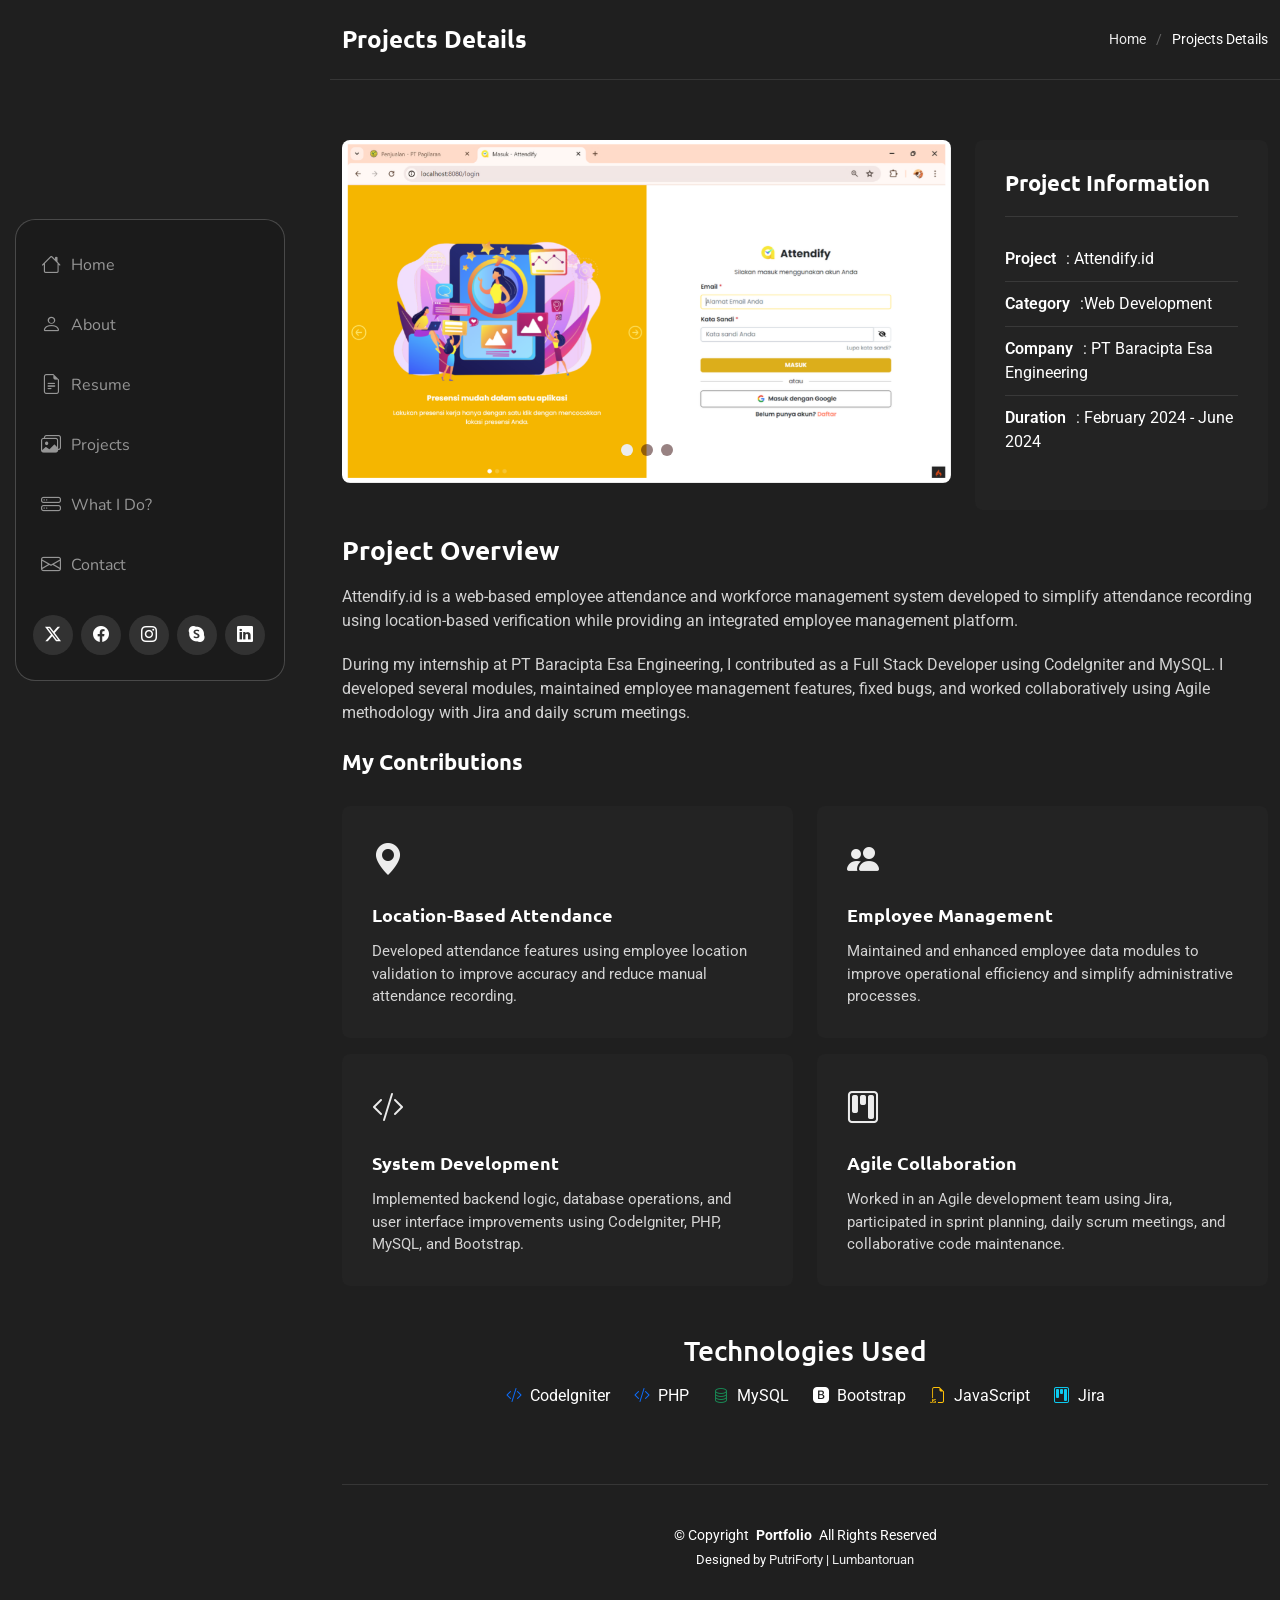
==== portfolio-details-attendify.html @ 18e4e596 "details portofolio" ====
<!DOCTYPE html>
<html lang="en">

<head>
  <meta charset="utf-8">
  <meta content="width=device-width, initial-scale=1.0" name="viewport">
  <title>Projects Details - Putri Forty Lumbantoruan</title>
  <meta name="description" content="">
  <meta name="keywords" content="">

  <!-- Favicons -->
  <link href="assets/img/favicon.png" rel="icon">
  <link href="assets/img/apple-touch-icon.png" rel="apple-touch-icon">

  <!-- Fonts -->
  <link href="https://fonts.googleapis.com" rel="preconnect">
  <link href="https://fonts.gstatic.com" rel="preconnect" crossorigin>
  <link href="https://fonts.googleapis.com/css2?family=Roboto:ital,wght@0,100;0,300;0,400;0,500;0,700;0,900;1,100;1,300;1,400;1,500;1,700;1,900&family=Ubuntu:ital,wght@0,300;0,400;0,500;0,700;1,300;1,400;1,500;1,700&family=Nunito:ital,wght@0,200;0,300;0,400;0,500;0,600;0,700;0,800;0,900;1,200;1,300;1,400;1,500;1,600;1,700;1,800;1,900&display=swap" rel="stylesheet">

  <!-- Vendor CSS Files -->
  <link href="assets/vendor/bootstrap/css/bootstrap.min.css" rel="stylesheet">
  <link href="assets/vendor/bootstrap-icons/bootstrap-icons.css" rel="stylesheet">
  <link href="assets/vendor/aos/aos.css" rel="stylesheet">
  <link href="assets/vendor/glightbox/css/glightbox.min.css" rel="stylesheet">
  <link href="assets/vendor/swiper/swiper-bundle.min.css" rel="stylesheet">

  <!-- Main CSS File -->
  <link href="assets/css/main.css" rel="stylesheet">
</head>

<body class="portfolio-details-page">

  <header id="header" class="header dark-background d-flex flex-column justify-content-center">
    <i class="header-toggle d-xl-none bi bi-list"></i>

    <div class="header-container d-flex flex-column align-items-start">
      <nav id="navmenu" class="navmenu">
        <ul>
          <li><a href="#hero"><i class="bi bi-house navicon"></i>Home</a></li>
          <li><a href="#about"><i class="bi bi-person navicon"></i> About</a></li>
          <li><a href="#resume"><i class="bi bi-file-earmark-text navicon"></i> Resume</a></li>
          <li><a href="#portfolio"><i class="bi bi-images navicon"></i> Projects</a></li>
          <li><a href="#services"><i class="bi bi-hdd-stack navicon"></i> What I Do?</a></li>
          <li><a href="#contact"><i class="bi bi-envelope navicon"></i> Contact</a></li>
        </ul>
      </nav>

      <div class="social-links text-center">
        <a href="#" class="twitter"><i class="bi bi-twitter-x"></i></a>
        <a href="#" class="facebook"><i class="bi bi-facebook"></i></a>
        <a href="https://www.instagram.com/pfortyyy" class="instagram"><i class="bi bi-instagram"></i></a>
        <a href="#" class="google-plus"><i class="bi bi-skype"></i></a>
        <a href="https://www.linkedin.com/in/putri-forty-l/" class="linkedin"><i class="bi bi-linkedin"></i></a>
      </div>
    </div>

  </header>

  <main class="main">

    <!-- Page Title -->
    <div class="page-title dark-background">
      <div class="container d-lg-flex justify-content-between align-items-center">
        <h1 class="mb-2 mb-lg-0">Projects Details</h1>
        <nav class="breadcrumbs">
          <ol>
            <li><a href="index.html">Home</a></li>
            <li class="current">Projects Details</li>
          </ol>
        </nav>
      </div>
    </div><!-- End Page Title -->

    <!-- Portfolio Details Section -->
    <section id="portfolio-details" class="portfolio-details section">

      <div class="container" data-aos="fade-up" data-aos-delay="100">

        <div class="row gy-4">

          <div class="col-lg-8">
            <div class="portfolio-details-slider swiper init-swiper">

              <script type="application/json" class="swiper-config">
                {
                  "loop": true,
                  "speed": 600,
                  "autoplay": {
                    "delay": 5000
                  },
                  "slidesPerView": "auto",
                  "pagination": {
                    "el": ".swiper-pagination",
                    "type": "bullets",
                    "clickable": true
                  }
                }
              </script>

              <div class="swiper-wrapper align-items-center">

                <div class="swiper-slide">
                  <img src="assets/img/portfolio/attendify.id.png" alt="Portfolio Image" class="img-fluid" loading="lazy">
                </div>

                <div class="swiper-slide">
                  <img src="assets/img/portfolio/portfolio-10.webp" alt="Portfolio Image" class="img-fluid" loading="lazy">
                </div>

                <div class="swiper-slide">
                  <img src="assets/img/portfolio/portfolio-7.webp" alt="Portfolio Image" class="img-fluid" loading="lazy">
                </div>

              </div>
              <div class="swiper-pagination"></div>
            </div>
          </div>
          
          <div class="col-lg-4">
            <div class="portfolio-info" data-aos="fade-left" data-aos-delay="200">
                <h3>Project Information</h3>
                <ul>
                    <li><strong>Project</strong>: Attendify.id</li>
                    <li><strong>Category</strong>:Web Development</li>
                    <!-- <li><strong>Role</strong>: Full Stack Developer Intern</li> -->
                    <li><strong>Company</strong>: PT Baracipta Esa Engineering</li>
                    <li><strong>Duration</strong>: February 2024 - June 2024</li>
                    <!-- <li><strong>Tech Stack</strong>: CodeIgniter, PHP, MySQL, Bootstrap, JavaScript, Jira</li> -->
                    <!-- <li><strong>Status</strong>: Completed</li> -->
                </ul>
            </div>
          </div>
          <div class="col-lg-12">
            <div class="portfolio-description" data-aos="fade-up" data-aos-delay="300">
              <h2>Project Overview</h2>
              <p>
                  Attendify.id is a web-based employee attendance and workforce management
                  system developed to simplify attendance recording using location-based
                  verification while providing an integrated employee management platform.
              </p>
              <p>
                  During my internship at PT Baracipta Esa Engineering, I contributed as a
                  Full Stack Developer using CodeIgniter and MySQL. I developed several
                  modules, maintained employee management features, fixed bugs, and worked
                  collaboratively using Agile methodology with Jira and daily scrum meetings.
              </p>
              <div class="features mt-4">
                <h3>My Contributions</h3>
                <div class="row gy-3">
                  <div class="col-md-6">
                    <div class="feature-item" data-aos="fade-up" data-aos-delay="500">
                      <i class="bi bi-geo-alt-fill"></i>
                      <h4>Location-Based Attendance</h4>
                      <p>
                      Developed attendance features using employee location validation to improve
                      accuracy and reduce manual attendance recording.
                      </p>
                     </div>
                  </div>

                  <div class="col-md-6">
                    <div class="feature-item" data-aos="fade-up" data-aos-delay="600">
                     <i class="bi bi-people-fill"></i>
                      <h4>Employee Management</h4>
                        <p>
                        Maintained and enhanced employee data modules to improve operational efficiency
                        and simplify administrative processes.
                        </p>
                    </div>
                  </div>

                  <div class="col-md-6">
                    <div class="feature-item" data-aos="fade-up" data-aos-delay="700">
                      <i class="bi bi-code-slash"></i>
                      <h4>System Development</h4>
                      <p>
                      Implemented backend logic, database operations, and user interface improvements
                      using CodeIgniter, PHP, MySQL, and Bootstrap.
                      </p>
                    </div>
                  </div>
                   <div class="col-md-6">
                    <div class="feature-item" data-aos="fade-up" data-aos-delay="400">
                      <i class="bi bi-kanban"></i>
                      <h4>Agile Collaboration</h4>

                      <p>
                      Worked in an Agile development team using Jira, participated in sprint planning,
                      daily scrum meetings, and collaborative code maintenance.
                      </p>
                      </div>
                  </div>
                </div>
              </div>
            </div>
            <div class="mt-5 text-center">
              <h3>Technologies Used</h3>

              <ul class="d-flex justify-content-center flex-wrap list-unstyled gap-4 mt-3">
                  <li><i class="bi bi-code-slash me-2 text-primary"></i>CodeIgniter</li>
                  <li><i class="bi bi-code-slash me-2 text-primary"></i>PHP</li>
                  <li><i class="bi bi-database me-2 text-success"></i>MySQL</li>
                  <li><i class="bi bi-bootstrap-fill me-2 text-purple"></i>Bootstrap</li>
                  <li><i class="bi bi-filetype-js me-2 text-warning"></i>JavaScript</li>
                  <li><i class="bi bi-kanban me-2 text-info"></i>Jira</li>
              </ul>
            </div>
          </div>

        </div>

      </div>

    </section><!-- /Portfolio Details Section -->

  </main>

  <footer id="footer" class="footer position-relative">

    <div class="container">
      <div class="copyright text-center ">
        <p>© <span>Copyright</span> <strong class="px-1 sitename">Portfolio</strong> <span>All Rights Reserved</span></p>
      </div>
      <div class="credits">
        Designed by <a href="">PutriForty</a> | <a href="">Lumbantoruan</a>
      </div>
    </div>

  </footer>

  <!-- Scroll Top -->
  <a href="#" id="scroll-top" class="scroll-top d-flex align-items-center justify-content-center"><i class="bi bi-arrow-up-short"></i></a>

  <!-- Preloader -->
  <div id="preloader"></div>

  <!-- Vendor JS Files -->
  <script src="assets/vendor/bootstrap/js/bootstrap.bundle.min.js"></script>
  <script src="assets/vendor/php-email-form/validate.js"></script>
  <script src="assets/vendor/aos/aos.js"></script>
  <script src="assets/vendor/typed.js/typed.umd.js"></script>
  <script src="assets/vendor/purecounter/purecounter_vanilla.js"></script>
  <script src="assets/vendor/waypoints/noframework.waypoints.js"></script>
  <script src="assets/vendor/isotope-layout/isotope.pkgd.min.js"></script>
  <script src="assets/vendor/imagesloaded/imagesloaded.pkgd.min.js"></script>
  <script src="assets/vendor/glightbox/js/glightbox.min.js"></script>
  <script src="assets/vendor/swiper/swiper-bundle.min.js"></script>

  <!-- Main JS File -->
  <script src="assets/js/main.js"></script>

</body>

</html>
---- assets/css/main.css ----
/* Fonts */
:root {
  --default-font: "Roboto",  system-ui, -apple-system, "Segoe UI", Roboto, "Helvetica Neue", Arial, "Noto Sans", "Liberation Sans", sans-serif, "Apple Color Emoji", "Segoe UI Emoji", "Segoe UI Symbol", "Noto Color Emoji";
  --heading-font: "Ubuntu",  sans-serif;
  --nav-font: "Nunito",  sans-serif;
}

/* Global Colors - The following color variables are used throughout the website. Updating them here will change the color scheme of the entire website */
:root { 
  --background-color: #1f1f1f; /* Background color for the entire website, including individual sections */
  --default-color: #ffffff; /* Default color used for the majority of the text content across the entire website */
  --heading-color: #ffffff; /* Color for headings, subheadings and title throughout the website */
  --accent-color: #ececec; /* Accent color that represents your brand on the website. It's used for buttons, links, and other elements that need to stand out */
  --surface-color: #232323; /* The surface color is used as a background of boxed elements within sections, such as cards, icon boxes, or other elements that require a visual separation from the global background. */
  --contrast-color: #310606; /* Contrast color for text, ensuring readability against backgrounds of accent, heading, or default colors. */
}

/* Nav Menu Colors - The following color variables are used specifically for the navigation menu. They are separate from the global colors to allow for more customization options */
:root {
  --nav-color: rgba(236, 236, 236, 0.59);  /* The default color of the main navmenu links */
  --nav-hover-color: #ffffff; /* Applied to main navmenu links when they are hovered over or active */
  --nav-mobile-background-color: #393939; /* Used as the background color for mobile navigation menu */
  --nav-dropdown-background-color: #393939; /* Used as the background color for dropdown items that appear when hovering over primary navigation items */
  --nav-dropdown-color: #ffffff; /* Used for navigation links of the dropdown items in the navigation menu. */
  --nav-dropdown-hover-color: #ececec; /* Similar to --nav-hover-color, this color is applied to dropdown navigation links when they are hovered over. */
}

/* Color Presets - These classes override global colors when applied to any section or element, providing reuse of the sam color scheme. */

.light-background {
  --background-color: #2c2c2c;
  --surface-color: #323232;
}

.dark-background {
  --background-color: #040b14;
  --default-color: #ffffff;
  --heading-color: #ffffff;
  --surface-color: #151f2b;
  --contrast-color: #ffffff;
}

/* Smooth scroll */
:root {
  scroll-behavior: smooth;
}

/*--------------------------------------------------------------
# General Styling & Shared Classes
--------------------------------------------------------------*/
body {
  color: var(--default-color);
  background-color: var(--background-color);
  font-family: var(--default-font);
}

a {
  color: var(--accent-color);
  text-decoration: none;
  transition: 0.3s;
}

a:hover {
  color: color-mix(in srgb, var(--accent-color), transparent 25%);
  text-decoration: none;
}

h1,
h2,
h3,
h4,
h5,
h6 {
  color: var(--heading-color);
  font-family: var(--heading-font);
}

/* PHP Email Form Messages
------------------------------*/
.php-email-form .error-message {
  display: none;
  background: #df1529;
  color: #ffffff;
  text-align: left;
  padding: 15px;
  margin-bottom: 24px;
  font-weight: 600;
}

.php-email-form .sent-message {
  display: none;
  color: #ffffff;
  background: #059652;
  text-align: center;
  padding: 15px;
  margin-bottom: 24px;
  font-weight: 600;
}

.php-email-form .loading {
  display: none;
  background: var(--surface-color);
  text-align: center;
  padding: 15px;
  margin-bottom: 24px;
}

.php-email-form .loading:before {
  content: "";
  display: inline-block;
  border-radius: 50%;
  width: 24px;
  height: 24px;
  margin: 0 10px -6px 0;
  border: 3px solid var(--accent-color);
  border-top-color: var(--surface-color);
  animation: php-email-form-loading 1s linear infinite;
}

@keyframes php-email-form-loading {
  0% {
    transform: rotate(0deg);
  }

  100% {
    transform: rotate(360deg);
  }
}

/*--------------------------------------------------------------
# Global Header
--------------------------------------------------------------*/
.header {
  --background-color: #1b1b1b;
  --contrast-color: #444444;
  color: var(--default-color);
  position: fixed;
  top: 0;
  left: 0;
  bottom: 0;
  padding: 0 15px;
  width: 300px;
  transition: all ease-in-out 0.3s;
  overflow-y: auto;
  z-index: 997;
}

.header .header-container {
  border-radius: 20px;
  padding: 15px;
  background-color: var(--background-color);
  border: 1px solid color-mix(in srgb, var(--default-color), transparent 80%);
}

.header .social-links {
  margin: 0 0 10px 0;
}

.header .social-links a {
  font-size: 16px;
  display: inline-flex;
  align-items: center;
  justify-content: center;
  background: color-mix(in srgb, var(--default-color), transparent 90%);
  color: var(--default-color);
  margin: 0 2px;
  border-radius: 50%;
  text-align: center;
  width: 40px;
  height: 40px;
  transition: 0.3s;
}

.header .social-links a:hover {
  color: var(--contrast-color);
  background: var(--accent-color);
}

@media (min-width: 1200px) {

  .header~main,
  .header~#footer {
    margin-left: 330px;
  }
}

@media (max-width: 1199px) {
  .header {
    left: -100%;
  }
}

.header.header-show {
  left: 0;
}

.header .header-toggle {
  color: var(--contrast-color);
  background-color: var(--accent-color);
  font-size: 22px;
  display: flex;
  align-items: center;
  justify-content: center;
  width: 40px;
  height: 40px;
  border-radius: 50%;
  cursor: pointer;
  position: fixed;
  top: 15px;
  right: 15px;
  z-index: 9999;
  transition: background-color 0.3s;
}

.header .header-toggle:hover {
  color: var(--contrast-color);
  background-color: color-mix(in srgb, var(--accent-color) 90%, white 15%);
}

/*--------------------------------------------------------------
# Navigation Menu
--------------------------------------------------------------*/
.mobile-nav-toggle {
  display: none;
}

.navmenu {
  padding: 0;
  z-index: 9997;
  width: 100%;
}

.navmenu ul {
  list-style: none;
  padding: 0 0 20px 0;
  margin: 0;
}

.navmenu a,
.navmenu a:focus {
  color: var(--nav-color);
  padding: 15px 10px;
  font-family: var(--nav-font);
  font-size: 16px;
  font-weight: 400;
  display: flex;
  align-items: center;
  white-space: nowrap;
  transition: 0.3s;
  width: 100%;
}

.navmenu a .navicon,
.navmenu a:focus .navicon {
  font-size: 20px;
  margin-right: 10px;
}

.navmenu a .toggle-dropdown,
.navmenu a:focus .toggle-dropdown {
  font-size: 12px;
  line-height: 0;
  margin-left: auto;
  width: 30px;
  height: 30px;
  display: flex;
  align-items: center;
  justify-content: center;
  border-radius: 50%;
  transition: 0.3s;
  flex-shrink: 0;
  background-color: color-mix(in srgb, var(--accent-color), transparent 90%);
}

.navmenu a .toggle-dropdown:hover,
.navmenu a:focus .toggle-dropdown:hover {
  background-color: var(--accent-color);
  color: var(--contrast-color);
}

.navmenu a:hover,
.navmenu .active,
.navmenu .active:focus {
  color: var(--nav-hover-color);
}

.navmenu a:hover .navicon,
.navmenu .active .navicon,
.navmenu .active:focus .navicon {
  color: var(--accent-color);
}

.navmenu .active .toggle-dropdown,
.navmenu .active:focus .toggle-dropdown {
  background-color: var(--accent-color);
  color: var(--contrast-color);
  transform: rotate(180deg);
}

.navmenu .dropdown {
  display: block;
}

.navmenu .dropdown a,
.navmenu .dropdown a:focus {
  color: --nav-dropdown-color;
}

.navmenu .dropdown a:hover,
.navmenu .dropdown .active,
.navmenu .dropdown .active:focus {
  color: var(--nav-dropdown-hover-color);
}

.navmenu .dropdown ul {
  position: static;
  display: none;
  z-index: 99;
  padding: 5px 10px;
  margin: 5px 10px;
  background-color: var(--nav-dropdown-background-color);
  border: 1px solid color-mix(in srgb, var(--default-color), transparent 90%);
  box-shadow: none;
  transition: all 0.5s ease-in-out;
}

.navmenu .dropdown ul ul {
  background-color: rgba(33, 37, 41, 0.1);
}

.navmenu .dropdown>.dropdown-active {
  display: block;
  background-color: rgba(33, 37, 41, 0.03);
}

/*--------------------------------------------------------------
# Global Footer
--------------------------------------------------------------*/
.footer {
  color: var(--default-color);
  background-color: var(--background-color);
  font-size: 14px;
  padding: 0 0 40px 0;
  position: relative;
}

.footer .copyright {
  padding-top: 40px;
  border-top: 1px solid color-mix(in srgb, var(--default-color), transparent 90%);
}

.footer .copyright p {
  margin-bottom: 0;
}

.footer .credits {
  margin-top: 4px;
  font-size: 13px;
  text-align: center;
}

/*--------------------------------------------------------------
# Preloader
--------------------------------------------------------------*/
#preloader {
  position: fixed;
  inset: 0;
  z-index: 999999;
  overflow: hidden;
  background: var(--background-color);
  transition: all 0.6s ease-out;
}

#preloader:before {
  content: "";
  position: fixed;
  top: calc(50% - 30px);
  left: calc(50% - 30px);
  border: 6px solid #ffffff;
  border-color: var(--accent-color) transparent var(--accent-color) transparent;
  border-radius: 50%;
  width: 60px;
  height: 60px;
  animation: animate-preloader 1.5s linear infinite;
}

@keyframes animate-preloader {
  0% {
    transform: rotate(0deg);
  }

  100% {
    transform: rotate(360deg);
  }
}

/*--------------------------------------------------------------
# Scroll Top Button
--------------------------------------------------------------*/
.scroll-top {
  position: fixed;
  visibility: hidden;
  opacity: 0;
  right: 15px;
  bottom: -15px;
  z-index: 99999;
  background-color: var(--accent-color);
  width: 44px;
  height: 44px;
  border-radius: 50px;
  transition: all 0.4s;
}

.scroll-top i {
  font-size: 24px;
  color: var(--contrast-color);
  line-height: 0;
}

.scroll-top:hover {
  background-color: color-mix(in srgb, var(--accent-color), transparent 20%);
  color: var(--contrast-color);
}

.scroll-top.active {
  visibility: visible;
  opacity: 1;
  bottom: 15px;
}

/*--------------------------------------------------------------
# Disable aos animation delay on mobile devices
--------------------------------------------------------------*/
@media screen and (max-width: 768px) {
  [data-aos-delay] {
    transition-delay: 0 !important;
  }
}

/*--------------------------------------------------------------
# Global Page Titles & Breadcrumbs
--------------------------------------------------------------*/
.page-title {
  color: var(--default-color);
  padding: 25px 0 0 0;
  position: relative;
}

.page-title .container {
  border-bottom: 1px solid color-mix(in srgb, var(--default-color), transparent 90%);
  padding-bottom: 25px;
}

.page-title h1 {
  font-size: 24px;
  font-weight: 700;
}

.page-title .breadcrumbs ol {
  display: flex;
  flex-wrap: wrap;
  list-style: none;
  padding: 0;
  margin: 0;
  font-size: 14px;
  font-weight: 400;
}

.page-title .breadcrumbs ol li+li {
  padding-left: 10px;
}

.page-title .breadcrumbs ol li+li::before {
  content: "/";
  display: inline-block;
  padding-right: 10px;
  color: color-mix(in srgb, var(--default-color), transparent 70%);
}

/*--------------------------------------------------------------
# Global Sections
--------------------------------------------------------------*/
section,
.section {
  color: var(--default-color);
  background-color: var(--background-color);
  padding: 60px 0;
  overflow: clip;
}

/*--------------------------------------------------------------
# Global Section Titles
--------------------------------------------------------------*/
.section-title {
  text-align: center;
  padding-bottom: 60px;
  position: relative;
}

.section-title h2 {
  font-size: 32px;
  font-weight: 700;
  position: relative;
}

.section-title h2:before,
.section-title h2:after {
  content: "";
  width: 50px;
  height: 2px;
  background: var(--accent-color);
  display: inline-block;
}

.section-title h2:before {
  margin: 0 15px 10px 0;
}

.section-title h2:after {
  margin: 0 0 10px 15px;
}

.section-title p {
  margin-bottom: 0;
}

/*--------------------------------------------------------------
# Hero Section
--------------------------------------------------------------*/
.hero {
  min-height: 100vh;
  position: relative;
  overflow: hidden;
  display: flex;
  align-items: center;
}

.hero .background-elements {
  position: absolute;
  top: 0;
  left: 0;
  width: 100%;
  height: 100%;
  z-index: 1;
  overflow: hidden;
}

.hero .background-elements .bg-circle {
  position: absolute;
  border-radius: 50%;
  background: linear-gradient(45deg, color-mix(in srgb, var(--accent-color), transparent 90%), color-mix(in srgb, var(--accent-color), transparent 95%));
  animation: float 6s ease-in-out infinite;
}

.hero .background-elements .bg-circle.circle-1 {
  width: 300px;
  height: 300px;
  top: 10%;
  right: 10%;
  animation-delay: 0s;
}

.hero .background-elements .bg-circle.circle-2 {
  width: 200px;
  height: 200px;
  bottom: 20%;
  left: 5%;
  animation-delay: 2s;
}

.hero .hero-content {
  position: relative;
  width: 100%;
  z-index: 2;
}

.hero .container {
  position: relative;
  z-index: 3;
}

.hero .hero-text h1 {
  font-size: 72px;
  font-weight: 800;
  line-height: 1.1;
  margin-bottom: 15px;
  color: var(--heading-color);
}

.hero .hero-text h1 .accent-text {
  color: var(--accent-color);
  position: relative;
}

.hero .hero-text h1 .accent-text::after {
  content: "";
  position: absolute;
  bottom: -5px;
  left: 0;
  width: 100%;
  height: 3px;
  background: linear-gradient(90deg, var(--accent-color), color-mix(in srgb, var(--accent-color), transparent 50%));
}

.hero .hero-text h2 {
  font-size: 32px;
  font-weight: 600;
  color: var(--heading-color);
  margin-bottom: 10px;
}

.hero .hero-text .lead {
  font-size: 24px;
  margin-bottom: 20px;
  color: var(--default-color);
}

.hero .hero-text .lead span {
  color: var(--accent-color);
  font-weight: 600;
  border-bottom: 2px solid var(--accent-color);
  padding-bottom: 2px;
}

.hero .hero-text .description {
  font-size: 18px;
  line-height: 1.6;
  color: color-mix(in srgb, var(--default-color), transparent 20%);
  margin-bottom: 40px;
  max-width: 500px;
}

.hero .hero-actions {
  display: flex;
  gap: 20px;
  margin-bottom: 40px;
  flex-wrap: wrap;
}

.hero .hero-actions .btn {
  padding: 14px 30px;
  font-size: 16px;
  font-weight: 600;
  border-radius: 50px;
  text-decoration: none;
  transition: all 0.3s ease;
  border: 2px solid;
}

.hero .hero-actions .btn.btn-primary {
  background-color: var(--accent-color);
  color: var(--contrast-color);
  border-color: var(--accent-color);
}

.hero .hero-actions .btn.btn-primary:hover {
  background-color: color-mix(in srgb, var(--accent-color), black 10%);
  transform: translateY(-2px);
  box-shadow: 0 8px 25px color-mix(in srgb, var(--accent-color), transparent 70%);
}

.hero .hero-actions .btn.btn-outline {
  background-color: transparent;
  color: var(--accent-color);
  border-color: var(--accent-color);
}

.hero .hero-actions .btn.btn-outline:hover {
  background-color: var(--accent-color);
  color: var(--contrast-color);
  transform: translateY(-2px);
}

.hero .social-links {
  display: flex;
  gap: 20px;
}

.hero .social-links a {
  width: 50px;
  height: 50px;
  display: flex;
  align-items: center;
  justify-content: center;
  background-color: var(--surface-color);
  color: color-mix(in srgb, var(--default-color), transparent 40%);
  border-radius: 50%;
  font-size: 20px;
  transition: all 0.3s ease;
}

.hero .social-links a:hover {
  color: var(--contrast-color);
  background-color: var(--accent-color);
  transform: translateY(-3px);
  box-shadow: 0 8px 25px color-mix(in srgb, var(--accent-color), transparent 70%);
}

.hero .hero-visual {
  display: flex;
  justify-content: center;
  align-items: center;
  height: 100%;
}

.hero .hero-visual .profile-container {
  position: relative;
  width: 400px;
  height: 400px;
}

.hero .hero-visual .profile-container .profile-background {
  position: absolute;
  top: 15px;
  left: 15px;
  width: 100%;
  height: 100%;
  background: color-mix(in srgb, var(--accent-color), transparent 90%);
  border-radius: 30px;
  z-index: 1;
}

.hero .hero-visual .profile-container .profile-image {
  position: relative;
  width: 100%;
  height: 100%;
  object-fit: cover;
  border-radius: 30px;
  z-index: 2;
}

@keyframes float {

  0%,
  100% {
    transform: translateY(0px);
  }

  50% {
    transform: translateY(-20px);
  }
}

@keyframes floatIcon {

  0%,
  100% {
    transform: translateY(0px) rotate(0deg);
  }

  50% {
    transform: translateY(-10px) rotate(5deg);
  }
}

@media (max-width: 992px) {
  .hero .hero-text {
    text-align: center;
    margin-bottom: 50px;
  }

  .hero .hero-text h1 {
    font-size: 56px;
  }

  .hero .hero-text h2 {
    font-size: 28px;
  }

  .hero .hero-text .lead {
    font-size: 20px;
  }

  .hero .hero-visual .profile-container {
    width: 350px;
    height: 350px;
  }
}

@media (max-width: 768px) {
  .hero .hero-text h1 {
    font-size: 42px;
  }

  .hero .hero-text h2 {
    font-size: 24px;
  }

  .hero .hero-text .lead {
    font-size: 18px;
  }

  .hero .hero-text .description {
    font-size: 16px;
  }

  .hero .hero-actions {
    justify-content: center;
  }

  .hero .hero-actions .btn {
    padding: 12px 25px;
    font-size: 14px;
  }

  .hero .hero-visual .profile-container {
    width: 300px;
    height: 300px;
  }

  .hero .background-elements .bg-circle.circle-1 {
    width: 200px;
    height: 200px;
  }

  .hero .background-elements .bg-circle.circle-2 {
    width: 150px;
    height: 150px;
  }

  .hero .background-elements .bg-circle.circle-3 {
    width: 100px;
    height: 100px;
  }
}

/*--------------------------------------------------------------
# About Section
--------------------------------------------------------------*/
.about .profile-card {
  background: linear-gradient(135deg, var(--surface-color) 0%, color-mix(in srgb, var(--surface-color), var(--accent-color) 5%) 100%);
  border-radius: 2rem;
  padding: 2.5rem;
  text-align: center;
  box-shadow: 0 20px 40px rgba(0, 0, 0, 0.08);
  border: 1px solid color-mix(in srgb, var(--accent-color), transparent 90%);
  position: relative;
  overflow: hidden;
}

.about .profile-card::before {
  content: "";
  position: absolute;
  top: 0;
  left: 0;
  right: 0;
  height: 4px;
  background: linear-gradient(90deg, var(--accent-color), color-mix(in srgb, var(--accent-color), var(--heading-color) 30%));
}

@media (max-width: 991px) {
  .about .profile-card {
    margin-bottom: 3rem;
  }
}

.about .profile-header {
  position: relative;
  margin-bottom: 2rem;
}

.about .profile-header .profile-image {
  width: 160px;
  height: 160px;
  margin: 0 auto 1.5rem;
  border-radius: 50%;
  overflow: hidden;
  border: 4px solid var(--accent-color);
  box-shadow: 0 10px 30px rgba(0, 0, 0, 0.15);
}

.about .profile-header .profile-image img {
  width: 100%;
  height: 100%;
  object-fit: cover;
}

.about .profile-header .profile-badge {
  position: absolute;
  bottom: 20px;
  right: calc(50% - 65px);
  width: 32px;
  height: 32px;
  background-color: var(--accent-color);
  border-radius: 50%;
  display: flex;
  align-items: center;
  justify-content: center;
  border: 3px solid var(--surface-color);
}

.about .profile-header .profile-badge i {
  color: var(--contrast-color);
  font-size: 14px;
}

.about .profile-content h3 {
  font-size: 1.5rem;
  font-weight: 700;
  margin-bottom: 0.5rem;
  color: var(--heading-color);
}

.about .profile-content .profession {
  color: var(--accent-color);
  font-weight: 500;
  margin-bottom: 2rem;
}

.about .contact-links {
  display: flex;
  flex-direction: column;
  gap: 1rem;
}

.about .contact-links .contact-item {
  display: flex;
  align-items: center;
  gap: 0.75rem;
  padding: 0.75rem 1rem;
  background-color: color-mix(in srgb, var(--surface-color), var(--background-color) 50%);
  border-radius: 0.75rem;
  text-decoration: none;
  color: var(--default-color);
  transition: all 0.3s;
  border: 1px solid color-mix(in srgb, var(--default-color), transparent 90%);
}

.about .contact-links .contact-item:hover {
  background-color: var(--accent-color);
  color: var(--contrast-color);
  transform: translateY(-2px);
  box-shadow: 0 5px 20px color-mix(in srgb, var(--accent-color), transparent 70%);
}

.about .contact-links .contact-item i {
  font-size: 1rem;
  width: 18px;
}

.about .about-content {
  padding-left: 3rem;
}

@media (max-width: 991px) {
  .about .about-content {
    padding-left: 0;
  }
}

.about .about-content .section-header {
  margin-bottom: 2rem;
}

.about .about-content .section-header .badge-text {
  display: inline-block;
  background: linear-gradient(135deg, var(--accent-color), color-mix(in srgb, var(--accent-color), var(--heading-color) 20%));
  color: var(--contrast-color);
  padding: 0.5rem 1.5rem;
  border-radius: 2rem;
  font-size: 0.875rem;
  font-weight: 600;
  letter-spacing: 0.5px;
  margin-bottom: 1.5rem;
}

.about .about-content .section-header h2 {
  font-size: 2.25rem;
  font-weight: 700;
  line-height: 1.3;
  margin: 0;
}

@media (max-width: 768px) {
  .about .about-content .section-header h2 {
    font-size: 1.875rem;
  }
}

.about .about-content .description {
  margin-bottom: 2.5rem;
}

.about .about-content .description p {
  font-size: 1.1rem;
  line-height: 1.7;
  color: color-mix(in srgb, var(--default-color), transparent 20%);
  margin-bottom: 1.5rem;
}

.about .about-content .description p:last-child {
  margin-bottom: 0;
}

.about .stats-grid {
  display: grid;
  grid-template-columns: repeat(3, 1fr);
  gap: 2rem;
  margin-bottom: 2.5rem;
  padding: 2rem;
  background-color: var(--surface-color);
  border-radius: 1.5rem;
  box-shadow: 0 10px 30px rgba(0, 0, 0, 0.05);
}

@media (max-width: 768px) {
  .about .stats-grid {
    grid-template-columns: 1fr;
    gap: 1.5rem;
    text-align: center;
  }
}

.about .stats-grid .stat-item {
  text-align: center;
}

.about .stats-grid .stat-item .stat-number {
  font-size: 2rem;
  font-weight: 700;
  color: var(--accent-color);
  display: block;
  margin-bottom: 0.5rem;
}

.about .stats-grid .stat-item .stat-label {
  font-size: 0.875rem;
  color: color-mix(in srgb, var(--default-color), transparent 40%);
  font-weight: 500;
}

.about .details-grid {
  margin-bottom: 2.5rem;
}

.about .details-grid .detail-row {
  display: grid;
  grid-template-columns: 1fr 1fr;
  gap: 2rem;
  margin-bottom: 1.5rem;
}

@media (max-width: 768px) {
  .about .details-grid .detail-row {
    grid-template-columns: 1fr;
    gap: 1rem;
  }
}

.about .details-grid .detail-row:last-child {
  margin-bottom: 0;
}

.about .details-grid .detail-item .detail-label {
  display: block;
  font-size: 0.875rem;
  color: color-mix(in srgb, var(--default-color), transparent 50%);
  margin-bottom: 0.5rem;
  font-weight: 500;
}

.about .details-grid .detail-item .detail-value {
  display: block;
  font-weight: 600;
  color: var(--heading-color);
  font-size: 1rem;
}

.about .cta-section {
  display: flex;
  gap: 1rem;
  flex-wrap: wrap;
}

.about .cta-section .btn {
  padding: 0.875rem 2rem;
  border-radius: 0.75rem;
  font-weight: 600;
  text-decoration: none;
  transition: all 0.3s;
  display: inline-flex;
  align-items: center;
  gap: 0.5rem;
  border: 2px solid transparent;
}

.about .cta-section .btn.btn-primary {
  background-color: var(--accent-color);
  color: var(--contrast-color);
}

.about .cta-section .btn.btn-primary:hover {
  background-color: color-mix(in srgb, var(--accent-color), black 15%);
  transform: translateY(-2px);
  box-shadow: 0 10px 30px color-mix(in srgb, var(--accent-color), transparent 60%);
}

.about .cta-section .btn.btn-outline {
  background-color: transparent;
  color: var(--default-color);
  border-color: color-mix(in srgb, var(--default-color), transparent 70%);
}

.about .cta-section .btn.btn-outline:hover {
  border-color: var(--accent-color);
  transform: translateY(-2px);
}

/*--------------------------------------------------------------
# Stats Section
--------------------------------------------------------------*/
.stats .stats-wrapper {
  display: grid;
  grid-template-columns: repeat(4, 1fr);
  gap: 20px;
}

@media (max-width: 992px) {
  .stats .stats-wrapper {
    grid-template-columns: repeat(2, 1fr);
  }
}

@media (max-width: 576px) {
  .stats .stats-wrapper {
    grid-template-columns: 1fr;
  }
}

.stats .stats-item {
  background: linear-gradient(135deg, color-mix(in srgb, var(--surface-color), transparent 5%), var(--surface-color));
  border-radius: 15px;
  padding: 40px 20px;
  text-align: center;
  position: relative;
  transition: transform 0.3s ease, box-shadow 0.3s ease;
  box-shadow: 0 10px 30px rgba(0, 0, 0, 0.05);
  overflow: hidden;
}

.stats .stats-item:hover {
  transform: translateY(-10px);
  box-shadow: 0 15px 35px rgba(0, 0, 0, 0.1);
}

.stats .stats-item:hover .icon-wrapper {
  transform: scale(1.1);
}

.stats .stats-item:nth-child(1) .icon-wrapper {
  background-color: color-mix(in srgb, var(--accent-color), transparent 85%);
}

.stats .stats-item:nth-child(1) .icon-wrapper i {
  color: color-mix(in srgb, var(--accent-color), transparent 10%);
}

.stats .stats-item:nth-child(2) .icon-wrapper {
  background-color: color-mix(in srgb, #ff7e00, transparent 85%);
}

.stats .stats-item:nth-child(2) .icon-wrapper i {
  color: color-mix(in srgb, #ff7e00, transparent 10%);
}

.stats .stats-item:nth-child(3) .icon-wrapper {
  background-color: color-mix(in srgb, #00c875, transparent 85%);
}

.stats .stats-item:nth-child(3) .icon-wrapper i {
  color: color-mix(in srgb, #00c875, transparent 10%);
}

.stats .stats-item:nth-child(4) .icon-wrapper {
  background-color: color-mix(in srgb, #e83e8c, transparent 85%);
}

.stats .stats-item:nth-child(4) .icon-wrapper i {
  color: color-mix(in srgb, #e83e8c, transparent 10%);
}

.stats .stats-item .icon-wrapper {
  width: 80px;
  height: 80px;
  border-radius: 50%;
  display: flex;
  align-items: center;
  justify-content: center;
  margin: 0 auto 20px;
  transition: transform 0.3s ease;
}

.stats .stats-item .icon-wrapper i {
  font-size: 36px;
}

.stats .stats-item span {
  display: block;
  font-size: 48px;
  font-weight: 700;
  color: var(--heading-color);
  margin-bottom: 10px;
  line-height: 1;
  font-family: var(--heading-font);
}

.stats .stats-item p {
  color: var(--default-color);
  font-size: 18px;
  margin: 0;
  font-weight: 500;
  font-family: var(--heading-font);
  opacity: 0.8;
}

/*--------------------------------------------------------------
# Skills Section
--------------------------------------------------------------*/
.skills .skills-category {
  background-color: var(--surface-color);
  padding: 30px;
  border-radius: 8px;
  box-shadow: 0 0 20px rgba(0, 0, 0, 0.05);
  height: 100%;
  transition: transform 0.3s;
}

.skills .skills-category:hover {
  transform: translateY(-5px);
}

.skills .skills-category h3 {
  font-size: 24px;
  margin-bottom: 25px;
  position: relative;
  padding-bottom: 15px;
}

.skills .skills-category h3:after {
  content: "";
  position: absolute;
  bottom: 0;
  left: 0;
  width: 50px;
  height: 2px;
  background-color: var(--accent-color);
}

.skills .skill-item {
  margin-bottom: 25px;
}

.skills .skill-item:last-child {
  margin-bottom: 0;
}

.skills .skill-item h4 {
  font-size: 16px;
  margin-bottom: 8px;
}

.skills .skill-item .skill-percentage {
  font-size: 14px;
  color: color-mix(in srgb, var(--heading-color), transparent 30%);
}

.skills .skill-item .progress {
  height: 8px;
  background-color: color-mix(in srgb, var(--accent-color), transparent 90%);
  border-radius: 20px;
  overflow: hidden;
  position: relative;
}

.skills .skill-item .progress .progress-bar {
  background-color: var(--accent-color);
  transition: width 1.5s ease-in-out;
  width: 0;
  height: 100%;
  border-radius: 20px;
}

.skills .skill-item .skill-tooltip {
  font-size: 14px;
  color: color-mix(in srgb, var(--default-color), transparent 30%);
  margin-top: 8px;
  opacity: 0;
  transform: translateY(-5px);
  transition: all 0.3s;
}

.skills .skill-item:hover .skill-tooltip {
  opacity: 1;
  transform: translateY(0);
}

.skills .skill-box {
  background-color: var(--surface-color);
  padding: 25px 20px;
  border-radius: 8px;
  text-align: center;
  transition: all 0.3s;
  height: 100%;
  position: relative;
  overflow: hidden;
  box-shadow: 0 0 15px rgba(0, 0, 0, 0.05);
}

.skills .skill-box:hover {
  transform: translateY(-5px);
}

.skills .skill-box:hover i {
  color: var(--accent-color);
  transform: scale(1.1);
}

.skills .skill-box:hover .skill-tooltip {
  opacity: 1;
  transform: translateY(0);
}

.skills .skill-box i {
  font-size: 36px;
  color: color-mix(in srgb, var(--accent-color), transparent 20%);
  margin-bottom: 15px;
  display: inline-block;
  transition: all 0.3s;
}

.skills .skill-box h4 {
  font-size: 18px;
  margin-bottom: 10px;
}

.skills .skill-box .skill-tooltip {
  font-size: 14px;
  color: color-mix(in srgb, var(--default-color), transparent 30%);
  opacity: 0;
  transform: translateY(5px);
  transition: all 0.3s;
}

@media (max-width: 991.98px) {
  .skills .skills-category {
    margin-bottom: 30px;
  }

  .skills .skills-category:last-child {
    margin-bottom: 0;
  }
}

@media (max-width: 767.98px) {
  .skills .skill-box {
    margin-bottom: 20px;
  }

  .skills .skill-box:last-child {
    margin-bottom: 0;
  }
}

/*--------------------------------------------------------------
# Resume Section
--------------------------------------------------------------*/
.resume .resume-side {
  background-color: var(--surface-color);
  padding: 2rem;
  border-radius: 10px;
  box-shadow: 0 0 20px rgba(0, 0, 0, 0.1);
  height: 100%;
}

.resume .resume-side .profile-img {
  text-align: center;
}

.resume .resume-side .profile-img img {
  width: 200px;
  height: 200px;
  object-fit: cover;
  border: 5px solid color-mix(in srgb, var(--accent-color), transparent 85%);
  border-radius: 50%;
}

.resume .resume-side h3 {
  font-size: 1.5rem;
  margin-bottom: 1rem;
  color: var(--heading-color);
  font-weight: 600;
}

.resume .resume-side .contact-info li {
  margin-bottom: 1rem;
  color: var(--default-color);
}

.resume .resume-side .contact-info li i {
  width: 25px;
  color: var(--accent-color);
  margin-right: 0.5rem;
}

.resume .resume-side .skill-item {
  margin-bottom: 1.5rem;
}

.resume .resume-side .skill-item span {
  font-size: 0.9rem;
  color: var(--default-color);
}

.resume .resume-side .skill-item .progress {
  height: 8px;
  background-color: color-mix(in srgb, var(--accent-color), transparent 90%);
  border-radius: 4px;
  margin-top: 0.5rem;
}

.resume .resume-side .skill-item .progress .progress-bar {
  background-color: var(--accent-color);
  width: 0;
  transition: width 1s ease;
}

.resume .resume-section {
  margin-bottom: 3rem;
}

.resume .resume-section h3 {
  font-size: 1.75rem;
  margin-bottom: 1.5rem;
  color: var(--heading-color);
  font-weight: 600;
}

.resume .resume-section h3 i {
  color: var(--accent-color);
}

.resume .resume-section .resume-item {
  padding-left: 1.5rem;
  border-left: 2px solid color-mix(in srgb, var(--accent-color), transparent 80%);
  margin-bottom: 2rem;
  position: relative;
}

.resume .resume-section .resume-item:before {
  content: "";
  position: absolute;
  width: 16px;
  height: 16px;
  border-radius: 50%;
  left: -9px;
  top: 0;
  background: var(--accent-color);
}

.resume .resume-section .resume-item h4 {
  font-size: 1.2rem;
  margin-bottom: 0.5rem;
  color: var(--heading-color);
  font-weight: 600;
}

.resume .resume-section .resume-item h5 {
  font-size: 1rem;
  margin-bottom: 0.5rem;
  color: var(--accent-color);
}

.resume .resume-section .resume-item .company {
  font-size: 0.95rem;
  margin-bottom: 1rem;
  color: var(--heading-color);
}

.resume .resume-section .resume-item .company i {
  margin-right: 0.5rem;
}

.resume .resume-section .resume-item ul {
  padding-left: 1.2rem;
}

.resume .resume-section .resume-item ul li {
  margin-bottom: 0.5rem;
  color: var(--default-color);
}

.resume .resume-section .resume-item p {
  color: var(--default-color);
  margin-bottom: 0;
}

@media (max-width: 991.98px) {
  .resume .resume-side {
    margin-bottom: 2rem;
  }
}

/*--------------------------------------------------------------
# Portfolio Section
--------------------------------------------------------------*/
@media (max-width: 991px) {
  .portfolio .filter-sidebar {
    margin-bottom: 30px;
  }
}

.portfolio .filters-wrapper {
  background-color: color-mix(in srgb, var(--surface-color), var(--default-color) 3%);
  padding: 30px;
  border-radius: 10px;
  box-shadow: 0 5px 25px rgba(0, 0, 0, 0.05);
}

@media (max-width: 991px) {
  .portfolio .filters-wrapper {
    padding: 20px;
  }
}

/* .portfolio .portfolio-filters {
  padding: 0;
  margin: 0;
  list-style: none;
  display: flex;
  flex-direction: column;
  gap: 10px;
} */
.portfolio .portfolio-filters {
  padding: 0;
  margin: 0 auto 40px;
  list-style: none;
  display: flex;
  justify-content: center;
  align-items: center;
  flex-wrap: wrap;
  gap: 15px;
}
@media (max-width: 991px) {
  .portfolio .portfolio-filters {
    flex-direction: row;
    flex-wrap: wrap;
    justify-content: center;
  }
}

.portfolio .portfolio-filters li {
  cursor: pointer;
  padding: 12px 20px;
  font-size: 16px;
  font-weight: 500;
  line-height: 1;
  color: var(--default-color);
  transition: all 0.3s ease-in-out;
  border-radius: 6px;
  background: transparent;
  position: relative;
  border-left: 3px solid transparent;
}

@media (max-width: 991px) {
  .portfolio .portfolio-filters li {
    padding: 8px 16px;
    border: 1px solid color-mix(in srgb, var(--accent-color), transparent 80%);
    border-left-width: 3px;
  }
}

.portfolio .portfolio-filters li:hover {
  color: var(--accent-color);
  background-color: color-mix(in srgb, var(--accent-color), transparent 90%);
  border-left-color: color-mix(in srgb, var(--accent-color), transparent 50%);
}

.portfolio .portfolio-filters li.filter-active {
  color: var(--accent-color);
  background-color: color-mix(in srgb, var(--accent-color), transparent 90%);
  border-left-color: var(--accent-color);
  font-weight: 600;
}

.portfolio .portfolio-wrap {
  transition: 0.4s;
  position: relative;
  overflow: hidden;
  border-radius: 12px;
  box-shadow: 0 5px 20px rgba(0, 0, 0, 0.08);
  height: 100%;
}

.portfolio .portfolio-wrap img {
  transition: transform 0.6s cubic-bezier(0.215, 0.61, 0.355, 1);
  width: 100%;
  height: 350px;
  object-fit: cover;
}

.portfolio .portfolio-wrap .portfolio-info {
  position: absolute;
  bottom: 0;
  left: 0;
  right: 0;
  padding: 25px;
  background: linear-gradient(to top, rgba(0, 0, 0, 0.8) 0%, rgba(0, 0, 0, 0.4) 60%, rgba(0, 0, 0, 0) 100%);
  z-index: 3;
  transition: all 0.4s cubic-bezier(0.215, 0.61, 0.355, 1);
  transform: translateY(20px);
  opacity: 0;
}

.portfolio .portfolio-wrap .portfolio-info .content {
  transition: all 0.4s cubic-bezier(0.215, 0.61, 0.355, 1);
  transform: translateY(20px);
}

.portfolio .portfolio-wrap .portfolio-info .category {
  display: inline-block;
  color: var(--accent-color);
  font-size: 14px;
  font-weight: 500;
  text-transform: uppercase;
  letter-spacing: 1px;
  margin-bottom: 8px;
}

.portfolio .portfolio-wrap .portfolio-info h4 {
  font-size: 20px;
  color: var(--contrast-color);
  font-weight: 700;
  margin-bottom: 15px;
}

.portfolio .portfolio-wrap .portfolio-info .portfolio-links {
  display: flex;
  gap: 12px;
}

.portfolio .portfolio-wrap .portfolio-info .portfolio-links a {
  color: var(--contrast-color);
  width: 40px;
  height: 40px;
  display: flex;
  align-items: center;
  justify-content: center;
  background-color: color-mix(in srgb, var(--accent-color), transparent 30%);
  border-radius: 50%;
  font-size: 18px;
  transition: 0.3s;
}

.portfolio .portfolio-wrap .portfolio-info .portfolio-links a:hover {
  background-color: var(--accent-color);
  transform: translateY(-3px);
}

.portfolio .portfolio-wrap:hover {
  transform: translateY(-5px);
}

.portfolio .portfolio-wrap:hover img {
  transform: scale(1.08);
}

.portfolio .portfolio-wrap:hover .portfolio-info {
  transform: translateY(0);
  opacity: 1;
}

.portfolio .portfolio-wrap:hover .portfolio-info .content {
  transform: translateY(0);
}

/*--------------------------------------------------------------
# Services Section
--------------------------------------------------------------*/
.services .service-header {
  margin-bottom: 60px;
}

.services .service-header .service-intro .service-heading {
  font-size: 48px;
  margin-bottom: 0;
  font-weight: 700;
  line-height: 1.2;
  color: var(--heading-color);
}

.services .service-header .service-intro .service-heading div {
  display: block;
  position: relative;
}

.services .service-header .service-intro .service-heading span {
  display: block;
  color: var(--accent-color);
}

@media (max-width: 992px) {
  .services .service-header .service-intro .service-heading {
    font-size: 36px;
  }
}

@media (max-width: 768px) {
  .services .service-header .service-intro .service-heading {
    font-size: 30px;
    margin-bottom: 20px;
  }
}

.services .service-header .service-summary p {
  margin-bottom: 25px;
  color: var(--default-color);
}

.services .service-header .service-summary .service-btn {
  display: inline-flex;
  align-items: center;
  padding: 12px 30px;
  background-color: var(--accent-color);
  color: var(--contrast-color);
  border-radius: 4px;
  font-weight: 500;
  transition: all 0.3s ease;
}

.services .service-header .service-summary .service-btn i {
  margin-left: 10px;
  transition: transform 0.3s ease;
}

.services .service-header .service-summary .service-btn:hover {
  background-color: color-mix(in srgb, var(--accent-color), transparent 15%);
  color: var(--contrast-color);
}

.services .service-header .service-summary .service-btn:hover i {
  transform: translateX(5px);
}

@media (max-width: 992px) {
  .services .service-header .service-summary {
    margin-top: 30px;
  }
}

.services .service-card {
  padding: 40px 40px 40px 40px;
  margin-bottom: 30px;
  border: 2px solid color-mix(in srgb, var(--accent-color), transparent 90%);
  transition: all 0.3s ease;
}

.services .service-card .service-icon {
  margin-bottom: 25px;
  background-color: color-mix(in srgb, var(--accent-color), transparent 90%);
  display: inline-flex;
  align-items: center;
  justify-content: center;
  border-radius: 10px;
  width: 64px;
  height: 64px;
}

.services .service-card .service-icon i {
  font-size: 32px;
  color: var(--accent-color);
  transition: all 0.3s ease;
}

.services .service-card h3 {
  font-size: 28px;
  margin-bottom: 15px;
  font-weight: 700;
}

.services .service-card h3 a {
  color: var(--heading-color);
  transition: color 0.3s ease;
}

.services .service-card h3 a span {
  display: block;
}

.services .service-card h3 a:hover {
  color: var(--accent-color);
}

.services .service-card p {
  color: var(--default-color);
  transition: color 0.3s ease;
  margin-bottom: 0;
}

.services .service-card .card-action {
  position: absolute;
  top: 0;
  right: 0;
  width: 80px;
  height: 80px;
  display: flex;
  align-items: center;
  justify-content: center;
  background-color: var(--accent-color);
  opacity: 0;
  visibility: hidden;
  transform: translateY(20px);
  transition: all 0.3s ease;
}

.services .service-card .card-action i {
  font-size: 24px;
  color: var(--contrast-color);
  transition: transform 0.3s ease;
}

.services .service-card .card-action:hover i {
  transform: rotate(45deg);
}

.services .service-card::before {
  content: "";
  position: absolute;
  top: 0;
  left: 0;
  right: 0;
  bottom: 0;
  background-color: var(--surface-color);
  clip-path: polygon(70% 0, 100% 30%, 100% 100%, 0 100%, 0 0);
  z-index: -1;
  opacity: 0;
  visibility: hidden;
  transition: all 0.3s ease;
}

.services .service-card:hover {
  border-color: transparent;
}

.services .service-card:hover::before {
  opacity: 1;
  visibility: visible;
  background-color: color-mix(in srgb, var(--accent-color), transparent 90%);
}

.services .service-card:hover h3 a {
  color: var(--accent-color);
}

.services .service-card:hover h3 a:hover {
  color: var(--accent-color);
}

.services .service-card:hover p {
  color: color-mix(in srgb, var(--default-color), transparent 20%);
}

.services .service-card:hover .card-action {
  opacity: 1;
  visibility: visible;
  transform: translateY(0);
}

.services .service-card:hover .service-icon i {
  transform: scale(1.1);
}

@media (max-width: 768px) {
  .services .service-card {
    padding: 150px 25px 25px;
  }

  .services .service-card h3 {
    font-size: 24px;
  }

  .services .service-card .service-icon {
    position: absolute;
    top: 40px;
    left: 25px;
  }
}

@media (max-width: 768px) {
  .services {
    padding: 70px 0 50px;
  }
}

/*--------------------------------------------------------------
# Testimonials Section
--------------------------------------------------------------*/
.testimonials .testimonial-masonry {
  display: grid;
  grid-template-columns: repeat(3, 1fr);
  gap: 2rem;
  position: relative;
}

.testimonials .testimonial-masonry::before {
  content: "";
  position: absolute;
  width: 100%;
  height: 100%;
  background: radial-gradient(circle at center, color-mix(in srgb, var(--accent-color), transparent 95%), transparent);
  opacity: 0.5;
  z-index: -1;
}

.testimonials .testimonial-item:nth-child(3n-1) {
  margin-top: 3rem;
}

.testimonials .testimonial-item:nth-child(3n) {
  margin-top: 1.5rem;
}

.testimonials .testimonial-item.highlight .testimonial-content {
  background-color: color-mix(in srgb, var(--accent-color), transparent 92%);
  border: 1px solid color-mix(in srgb, var(--accent-color), transparent 70%);
}

.testimonials .testimonial-item.highlight .testimonial-content .quote-pattern {
  background-color: color-mix(in srgb, var(--accent-color), transparent 85%);
}

.testimonials .testimonial-item.highlight .testimonial-content .quote-pattern i {
  color: var(--accent-color);
}

.testimonials .testimonial-content {
  background-color: var(--surface-color);
  border-radius: 20px;
  padding: 2rem;
  position: relative;
  transition: all 0.3s ease;
  border: 1px solid color-mix(in srgb, var(--default-color), transparent 92%);
}

.testimonials .testimonial-content:hover {
  transform: translateY(-5px);
}

.testimonials .testimonial-content p {
  font-size: 1rem;
  line-height: 1.7;
  margin: 1.5rem 0;
  position: relative;
}

.testimonials .quote-pattern {
  position: absolute;
  top: -1.25rem;
  left: 2rem;
  width: 2.5rem;
  height: 2.5rem;
  background-color: var(--surface-color);
  border-radius: 50%;
  display: flex;
  align-items: center;
  justify-content: center;
  border: 1px solid color-mix(in srgb, var(--default-color), transparent 92%);
}

.testimonials .quote-pattern i {
  font-size: 1.25rem;
  color: var(--accent-color);
}

.testimonials .client-info {
  display: flex;
  align-items: center;
  gap: 1rem;
  margin-top: 1.5rem;
  padding-top: 1.5rem;
  border-top: 1px solid color-mix(in srgb, var(--default-color), transparent 92%);
}

.testimonials .client-image {
  width: 50px;
  height: 50px;
  border-radius: 50%;
  overflow: hidden;
  flex-shrink: 0;
}

.testimonials .client-image img {
  width: 100%;
  height: 100%;
  object-fit: cover;
}

.testimonials .client-details h3 {
  font-size: 1.125rem;
  margin-bottom: 0.25rem;
}

.testimonials .client-details .position {
  font-size: 0.875rem;
  color: color-mix(in srgb, var(--heading-color), transparent 40%);
}

@media (max-width: 1199.98px) {
  .testimonials .testimonial-masonry {
    grid-template-columns: repeat(2, 1fr);
    gap: 1.5rem;
  }

  .testimonials .testimonial-item:nth-child(3n-1),
  .testimonials .testimonial-item:nth-child(3n) {
    margin-top: 0;
  }

  .testimonials .testimonial-item:nth-child(even) {
    margin-top: 2rem;
  }
}

@media (max-width: 767.98px) {
  .testimonials .testimonial-masonry {
    grid-template-columns: 1fr;
    gap: 2rem;
  }

  .testimonials .testimonial-item:nth-child(even) {
    margin-top: 0;
  }

  .testimonials .testimonial-content {
    padding: 1.5rem;
  }

  .testimonials .testimonial-content p {
    font-size: 0.9375rem;
    margin: 1.25rem 0;
  }

  .testimonials .quote-pattern {
    width: 2.25rem;
    height: 2.25rem;
    top: -1.125rem;
  }

  .testimonials .quote-pattern i {
    font-size: 1.125rem;
  }

  .testimonials .client-info {
    margin-top: 1.25rem;
    padding-top: 1.25rem;
  }

  .testimonials .client-image {
    width: 45px;
    height: 45px;
  }

  .testimonials .client-details h3 {
    font-size: 1rem;
  }

  .testimonials .client-details .position {
    font-size: 0.8125rem;
  }
}

/*--------------------------------------------------------------
# Contact Section
--------------------------------------------------------------*/
.contact .info-box {
  background-color: var(--accent-color);
  color: var(--contrast-color);
  padding: 3rem;
  border-radius: 1rem;
  height: 100%;
}

.contact .info-box h3 {
  color: var(--contrast-color);
  font-size: 2rem;
  margin-bottom: 1rem;
}

@media (max-width: 767.98px) {
  .contact .info-box h3 {
    font-size: 1.75rem;
  }
}

.contact .info-box p {
  opacity: 0.8;
  margin-bottom: 2rem;
}

.contact .info-box a {
  color: var(--contrast-color);
}

@media (max-width: 992px) {
  .contact .info-box {
    padding: 1.5rem;
  }
}

.contact .info-item {
  display: flex;
  gap: 1.5rem;
  margin-bottom: 2rem;
}

.contact .info-item:last-child {
  margin-bottom: 0;
}

.contact .info-item .icon-box {
  width: 3.5rem;
  height: 3.5rem;
  background-color: color-mix(in srgb, var(--contrast-color), transparent 85%);
  border-radius: 50%;
  display: flex;
  align-items: center;
  justify-content: center;
  flex-shrink: 0;
  transition: 0.3s;
}

.contact .info-item .icon-box i {
  font-size: 1.5rem;
  color: var(--contrast-color);
}

.contact .info-item:hover .icon-box {
  background-color: color-mix(in srgb, var(--contrast-color), transparent 70%);
}

.contact .info-item .content h4 {
  color: var(--contrast-color);
  font-size: 1.25rem;
  margin-bottom: 0.5rem;
  font-weight: 700;
}

.contact .info-item .content p {
  margin-bottom: 0.25rem;
  font-size: 0.95rem;
}

.contact .info-item .content p:last-child {
  margin-bottom: 0;
}

.contact .contact-form {
  background-color: var(--surface-color);
  padding: 3rem;
  border-radius: 1rem;
  height: 100%;
  box-shadow: 0 0 25px rgba(0, 0, 0, 0.05);
}

@media (max-width: 992px) {
  .contact .contact-form {
    padding: 1.5rem;
  }
}

.contact .contact-form h3 {
  font-size: 2rem;
  margin-bottom: 1rem;
}

@media (max-width: 768px) {
  .contact .contact-form h3 {
    font-size: 1.75rem;
  }
}

.contact .contact-form p {
  color: color-mix(in srgb, var(--default-color), transparent 25%);
  margin-bottom: 2rem;
}

.contact .contact-form .form-control,
.contact .contact-form .form-select {
  padding: 0.875rem 1.25rem;
  border-color: color-mix(in srgb, var(--default-color), transparent 90%);
  border-radius: 0.5rem;
  background-color: color-mix(in srgb, var(--surface-color) 90%, white 5%);
  color: var(--default-color);
}

.contact .contact-form .form-control:focus,
.contact .contact-form .form-select:focus {
  box-shadow: none;
  border-color: var(--accent-color);
}

.contact .contact-form .form-control::placeholder,
.contact .contact-form .form-select::placeholder {
  color: color-mix(in srgb, var(--default-color), transparent 50%);
}

.contact .contact-form .btn {
  background-color: var(--accent-color);
  color: var(--contrast-color);
  padding: 1rem 2rem;
  border-radius: 2rem;
  display: inline-flex;
  align-items: center;
  gap: 0.5rem;
  transition: 0.3s;
}

.contact .contact-form .btn i {
  font-size: 1.25rem;
}

.contact .contact-form .btn:hover {
  background-color: color-mix(in srgb, var(--accent-color), var(--contrast-color) 20%);
}

/*--------------------------------------------------------------
# Portfolio Details Section
--------------------------------------------------------------*/
.portfolio-details .portfolio-details-slider {
  position: relative;
  overflow: hidden;
  border-radius: 8px;
  box-shadow: 0 0 30px rgba(var(--default-color), 0.1);
}

.portfolio-details .portfolio-details-slider .swiper-wrapper {
  height: auto !important;
}

.portfolio-details .portfolio-details-slider img {
  aspect-ratio: 16/9;
  object-fit: cover;
}

.portfolio-details .portfolio-details-slider .swiper-pagination {
  position: absolute;
  bottom: 20px;
}

.portfolio-details .portfolio-details-slider .swiper-pagination .swiper-pagination-bullet {
  width: 12px;
  height: 12px;
  background-color: var(--contrast-color);
  opacity: 0.5;
  transition: 0.3s;
}

.portfolio-details .portfolio-details-slider .swiper-pagination .swiper-pagination-bullet.swiper-pagination-bullet-active {
  opacity: 1;
  background-color: var(--accent-color);
}

.portfolio-details .portfolio-info {
  padding: 30px;
  background-color: var(--surface-color);
  border-radius: 8px;
  box-shadow: 0 0 30px rgba(var(--default-color), 0.1);
}

.portfolio-details .portfolio-info h3 {
  font-size: 22px;
  font-weight: 700;
  margin-bottom: 20px;
  padding-bottom: 20px;
  border-bottom: 1px solid color-mix(in srgb, var(--default-color), transparent 90%);
}

.portfolio-details .portfolio-info ul {
  padding: 0;
  list-style: none;
}

.portfolio-details .portfolio-info ul li {
  padding: 10px 0;
  border-bottom: 1px solid color-mix(in srgb, var(--default-color), transparent 90%);
}

.portfolio-details .portfolio-info ul li:last-child {
  border-bottom: 0;
}

.portfolio-details .portfolio-info ul li strong {
  font-weight: 600;
  margin-right: 10px;
  color: var(--heading-color);
}

.portfolio-details .portfolio-info ul li a {
  color: var(--accent-color);
  transition: 0.3s;
}

.portfolio-details .portfolio-info ul li a:hover {
  color: color-mix(in srgb, var(--accent-color), transparent 25%);
  text-decoration: underline;
}

.portfolio-details .portfolio-description h2 {
  font-size: 26px;
  font-weight: 700;
  margin-bottom: 20px;
}

.portfolio-details .portfolio-description p {
  padding: 0;
  margin-bottom: 20px;
  color: color-mix(in srgb, var(--default-color), transparent 20%);
}

.portfolio-details .portfolio-description .features h3 {
  font-size: 22px;
  font-weight: 600;
  margin-bottom: 30px;
}

.portfolio-details .portfolio-description .features .feature-item {
  padding: 30px;
  background-color: var(--surface-color);
  border-radius: 8px;
  height: 100%;
  transition: 0.3s;
  box-shadow: 0 0 30px rgba(var(--default-color), 0.1);
}

.portfolio-details .portfolio-description .features .feature-item:hover {
  transform: translateY(-5px);
}

.portfolio-details .portfolio-description .features .feature-item i {
  font-size: 32px;
  color: var(--accent-color);
  margin-bottom: 20px;
  display: inline-block;
}

.portfolio-details .portfolio-description .features .feature-item h4 {
  font-size: 18px;
  font-weight: 600;
  margin-bottom: 15px;
}

.portfolio-details .portfolio-description .features .feature-item p {
  margin: 0;
  font-size: 15px;
}

@media (max-width: 991px) {
  .portfolio-details .portfolio-info {
    margin-top: 20px;
  }
}

@media (max-width: 768px) {
  .portfolio-details .portfolio-description h2 {
    font-size: 24px;
  }
}

/*--------------------------------------------------------------
# Service Details Section
--------------------------------------------------------------*/
.service-details .service-details-slider {
  position: relative;
  overflow: hidden;
  border-radius: 10px;
  z-index: 1;
}

.service-details .service-details-slider .swiper-wrapper {
  height: auto !important;
}

.service-details .service-details-slider .swiper-pagination {
  position: absolute;
  bottom: 20px;
  left: 0;
  right: 0;
  z-index: 2;
}

.service-details .service-details-slider .swiper-pagination .swiper-pagination-bullet {
  width: 10px;
  height: 10px;
  background-color: var(--contrast-color);
  opacity: 0.5;
  transition: 0.3s;
}

.service-details .service-details-slider .swiper-pagination .swiper-pagination-bullet.swiper-pagination-bullet-active {
  opacity: 1;
  width: 20px;
  border-radius: 5px;
}

.service-details .content h3 {
  font-size: 28px;
  font-weight: 700;
  margin-bottom: 20px;
}

.service-details .content p {
  color: color-mix(in srgb, var(--default-color), transparent 20%);
  margin-bottom: 15px;
}

.service-details .content .features .feature-box {
  padding: 20px;
  background: var(--surface-color);
  border-radius: 10px;
  box-shadow: 0 0 20px rgba(0, 0, 0, 0.05);
  height: 100%;
  transition: 0.3s;
}

.service-details .content .features .feature-box:hover {
  transform: translateY(-5px);
}

.service-details .content .features .feature-box i {
  font-size: 24px;
  color: var(--accent-color);
  margin-right: 15px;
}

.service-details .content .features .feature-box h4 {
  font-size: 18px;
  font-weight: 600;
  margin: 0;
}

.service-details .service-info {
  background: var(--surface-color);
  padding: 30px;
  border-radius: 10px;
  box-shadow: 0 0 20px rgba(0, 0, 0, 0.05);
}

.service-details .service-info h4 {
  font-size: 22px;
  font-weight: 700;
  margin-bottom: 25px;
  padding-bottom: 15px;
  border-bottom: 2px solid color-mix(in srgb, var(--accent-color), transparent 85%);
}

.service-details .service-info .info-item {
  margin-bottom: 25px;
}

.service-details .service-info .info-item:last-child {
  margin-bottom: 0;
}

.service-details .service-info .info-item i {
  font-size: 24px;
  color: var(--accent-color);
  margin-bottom: 10px;
}

.service-details .service-info .info-item h5 {
  font-size: 16px;
  font-weight: 600;
  margin-bottom: 5px;
}

.service-details .service-info .info-item p {
  color: color-mix(in srgb, var(--default-color), transparent 20%);
  margin: 0;
}

.service-details .related-services {
  background: var(--surface-color);
  padding: 30px;
  border-radius: 10px;
  box-shadow: 0 0 20px rgba(0, 0, 0, 0.05);
}

.service-details .related-services h4 {
  font-size: 22px;
  font-weight: 700;
  margin-bottom: 25px;
  padding-bottom: 15px;
  border-bottom: 2px solid color-mix(in srgb, var(--accent-color), transparent 85%);
}

.service-details .related-services .service-item {
  margin-bottom: 25px;
  padding-bottom: 25px;
  border-bottom: 1px solid color-mix(in srgb, var(--default-color), transparent 90%);
}

.service-details .related-services .service-item:last-child {
  margin-bottom: 0;
  padding-bottom: 0;
  border-bottom: none;
}

.service-details .related-services .service-item i {
  font-size: 24px;
  color: var(--accent-color);
  margin-bottom: 10px;
}

.service-details .related-services .service-item h5 {
  font-size: 18px;
  margin-bottom: 10px;
}

.service-details .related-services .service-item h5 a {
  color: var(--heading-color);
  transition: 0.3s;
}

.service-details .related-services .service-item h5 a:hover {
  color: var(--accent-color);
}

.service-details .related-services .service-item p {
  color: color-mix(in srgb, var(--default-color), transparent 20%);
  margin: 0;
  font-size: 14px;
}

@media (max-width: 991px) {

  .service-details .service-info,
  .service-details .related-services {
    margin-top: 30px;
  }
}

/*--------------------------------------------------------------
# Starter Section Section
--------------------------------------------------------------*/
.starter-section {
  /* Add your styles here */
}
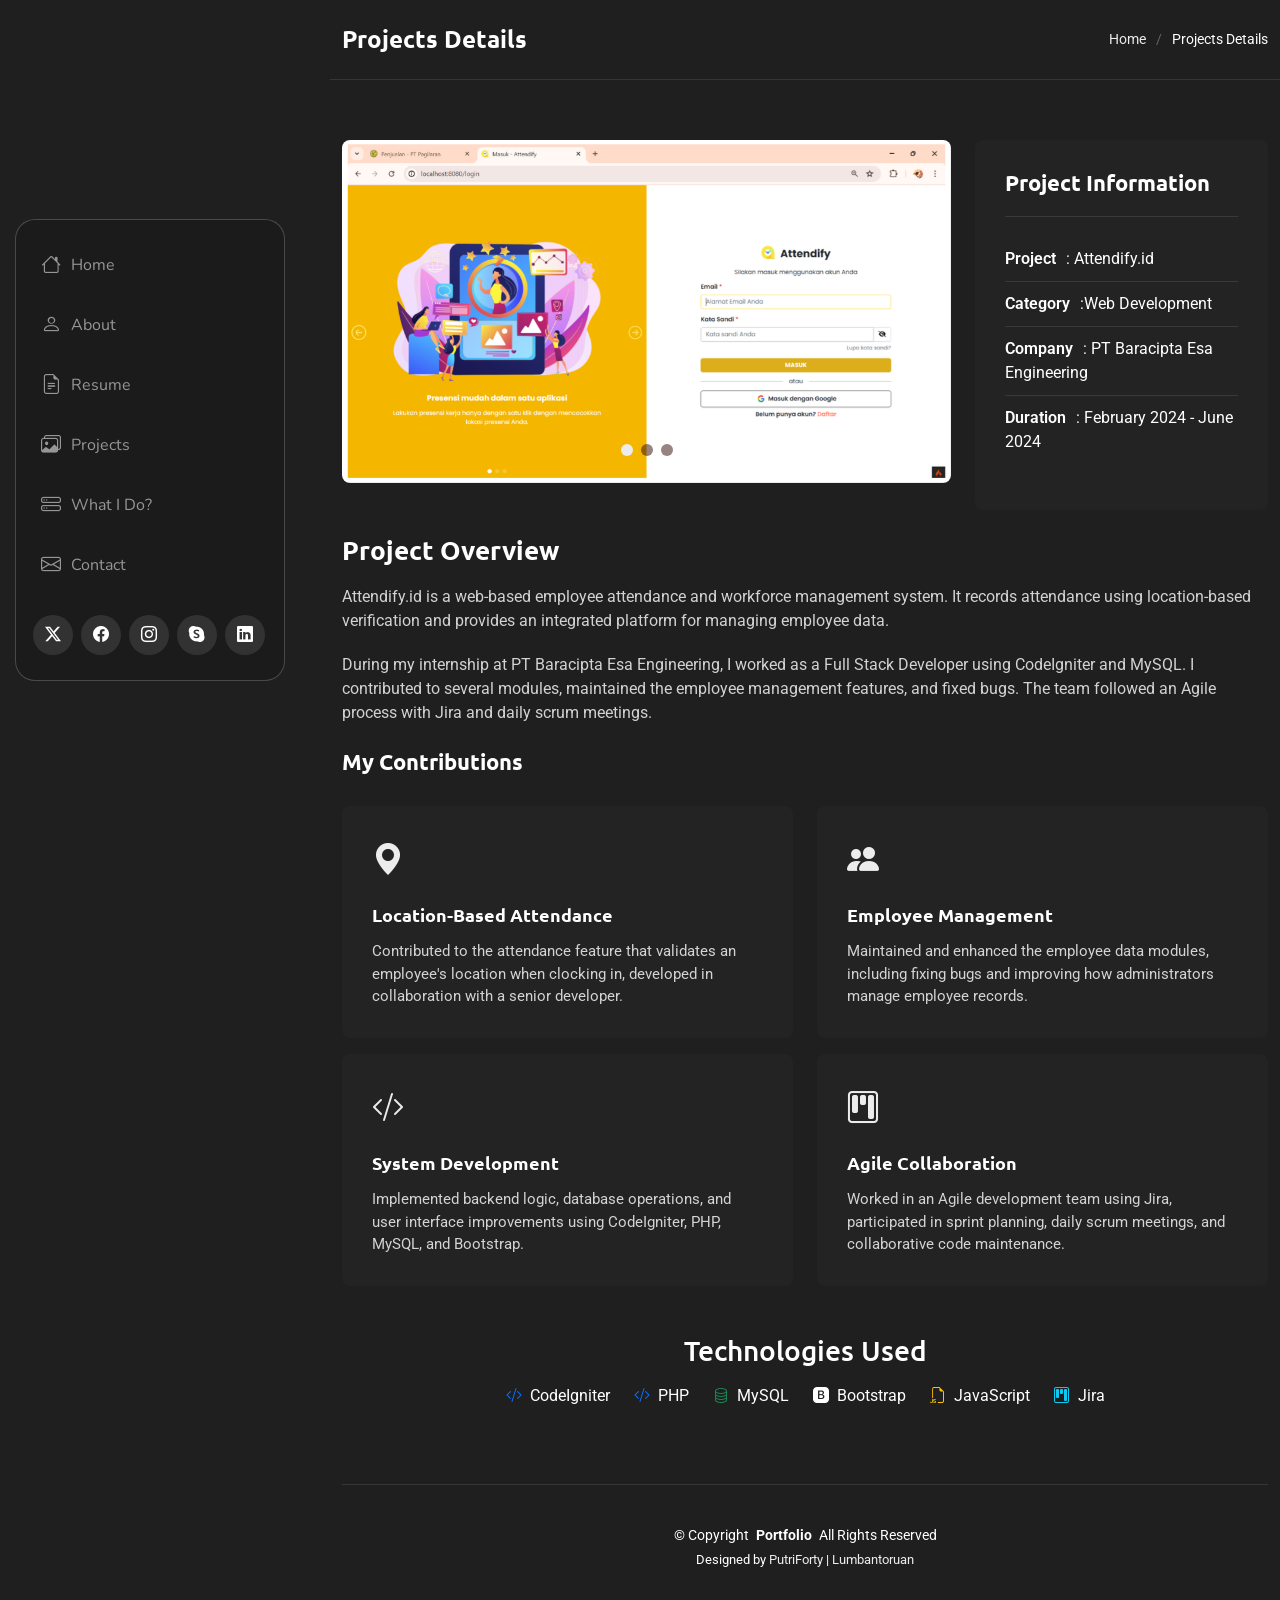
==== commit 886b2c12: "Refine project overview and contributions section Updated project description and contributions for " ====
--- a/portfolio-details-attendify.html
+++ b/portfolio-details-attendify.html
@@ -36,12 +36,12 @@
     <div class="header-container d-flex flex-column align-items-start">
       <nav id="navmenu" class="navmenu">
         <ul>
-          <li><a href="#hero"><i class="bi bi-house navicon"></i>Home</a></li>
-          <li><a href="#about"><i class="bi bi-person navicon"></i> About</a></li>
-          <li><a href="#resume"><i class="bi bi-file-earmark-text navicon"></i> Resume</a></li>
-          <li><a href="#portfolio"><i class="bi bi-images navicon"></i> Projects</a></li>
-          <li><a href="#services"><i class="bi bi-hdd-stack navicon"></i> What I Do?</a></li>
-          <li><a href="#contact"><i class="bi bi-envelope navicon"></i> Contact</a></li>
+          <li><a href="index.html#hero"><i class="bi bi-house navicon"></i>Home</a></li>
+          <li><a href="index.html#about"><i class="bi bi-person navicon"></i> About</a></li>
+          <li><a href="index.html#resume"><i class="bi bi-file-earmark-text navicon"></i> Resume</a></li>
+          <li><a href="index.html#portfolio"><i class="bi bi-images navicon"></i> Projects</a></li>
+          <li><a href="index.html#services"><i class="bi bi-hdd-stack navicon"></i> What I Do?</a></li>
+          <li><a href="index.html#contact"><i class="bi bi-envelope navicon"></i> Contact</a></li>
         </ul>
       </nav>
 
@@ -135,14 +135,14 @@
               <h2>Project Overview</h2>
               <p>
                   Attendify.id is a web-based employee attendance and workforce management
-                  system developed to simplify attendance recording using location-based
-                  verification while providing an integrated employee management platform.
+                  system. It records attendance using location-based verification and
+                  provides an integrated platform for managing employee data.
               </p>
               <p>
-                  During my internship at PT Baracipta Esa Engineering, I contributed as a
-                  Full Stack Developer using CodeIgniter and MySQL. I developed several
-                  modules, maintained employee management features, fixed bugs, and worked
-                  collaboratively using Agile methodology with Jira and daily scrum meetings.
+                  During my internship at PT Baracipta Esa Engineering, I worked as a
+                  Full Stack Developer using CodeIgniter and MySQL. I contributed to several
+                  modules, maintained the employee management features, and fixed bugs. The
+                  team followed an Agile process with Jira and daily scrum meetings.
               </p>
               <div class="features mt-4">
                 <h3>My Contributions</h3>
@@ -152,8 +152,9 @@
                       <i class="bi bi-geo-alt-fill"></i>
                       <h4>Location-Based Attendance</h4>
                       <p>
-                      Developed attendance features using employee location validation to improve
-                      accuracy and reduce manual attendance recording.
+                         Contributed to the attendance feature that validates an employee's
+                        location when clocking in, developed in collaboration with a senior
+                        developer.
                       </p>
                      </div>
                   </div>
@@ -163,8 +164,8 @@
                      <i class="bi bi-people-fill"></i>
                       <h4>Employee Management</h4>
                         <p>
-                        Maintained and enhanced employee data modules to improve operational efficiency
-                        and simplify administrative processes.
+                          Maintained and enhanced the employee data modules, including fixing
+                          bugs and improving how administrators manage employee records.
                         </p>
                     </div>
                   </div>
@@ -251,4 +252,4 @@
 
 </body>
 
-</html>+</html>
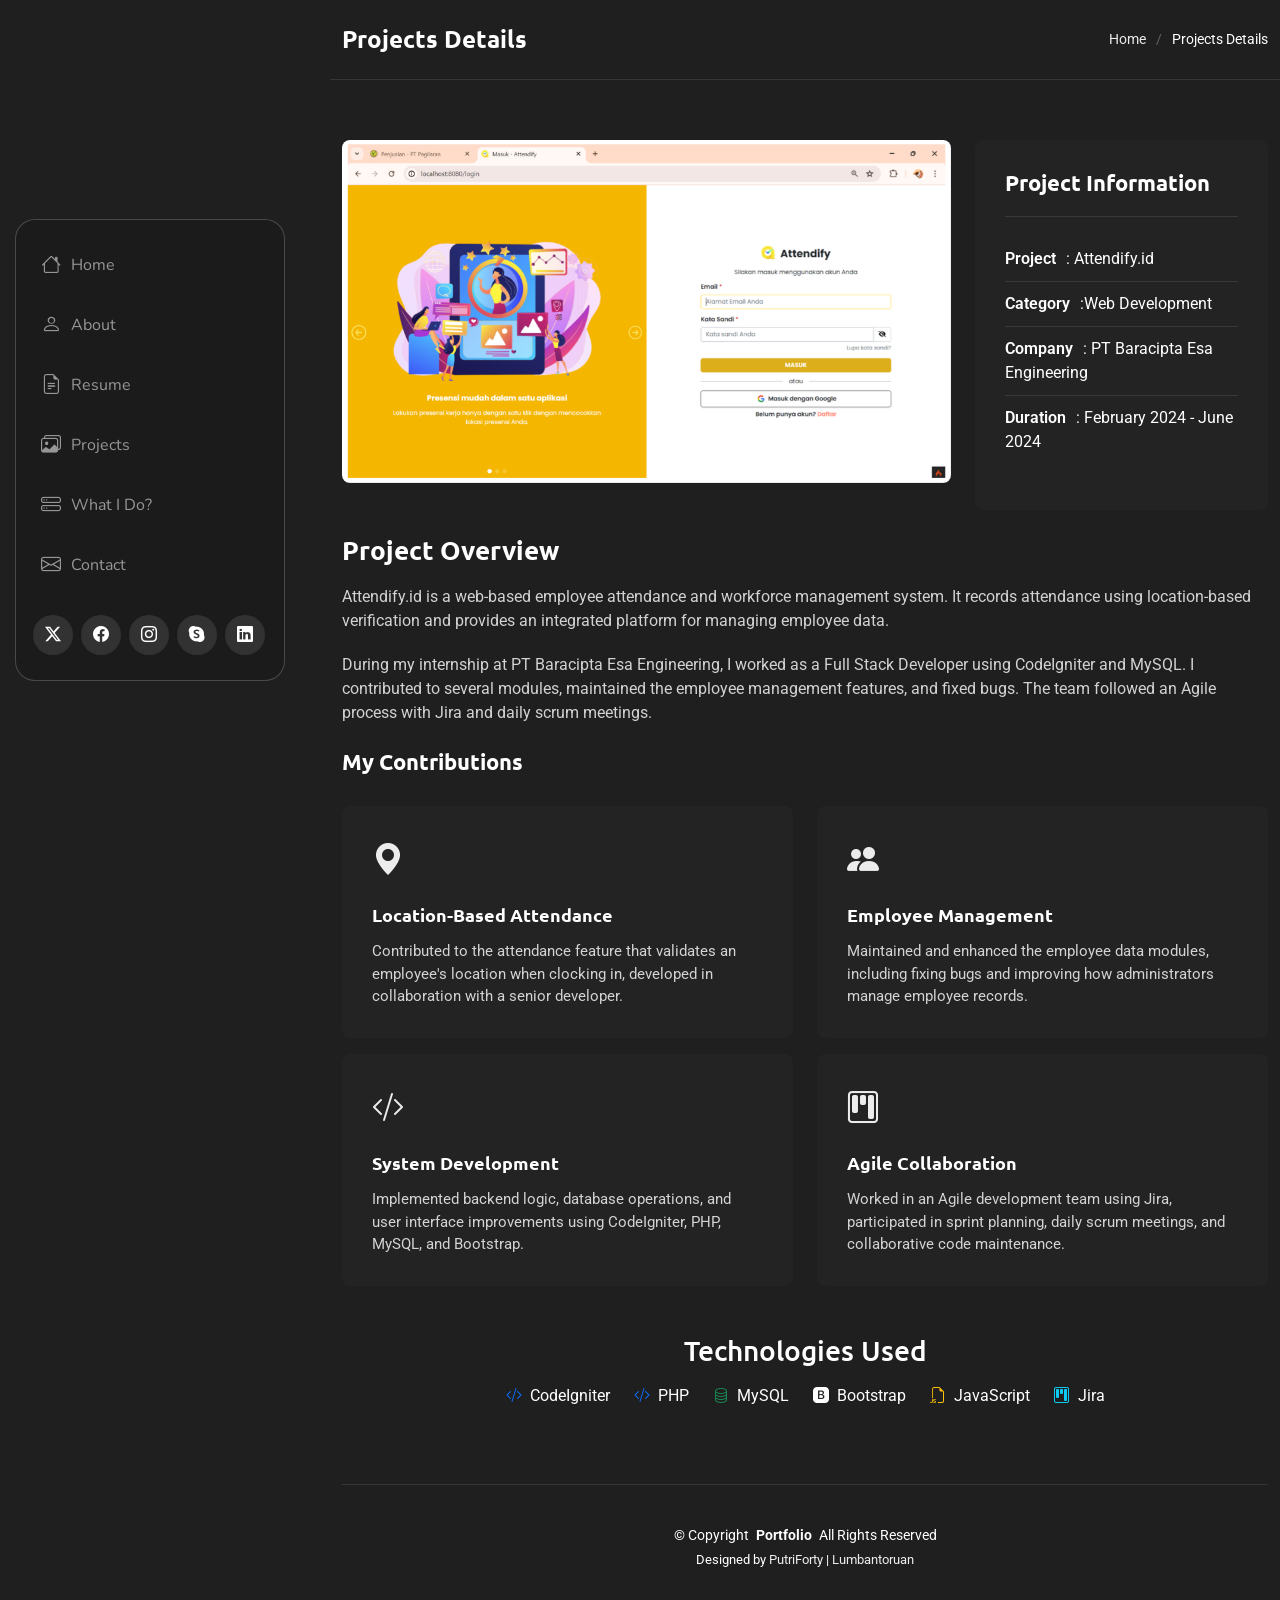
==== commit fc5d396e: "Comment out unused swiper-slide in HTML Comment out a swiper-slide for a portfolio image." ====
--- a/portfolio-details-attendify.html
+++ b/portfolio-details-attendify.html
@@ -103,13 +103,13 @@
                   <img src="assets/img/portfolio/attendify.id.png" alt="Portfolio Image" class="img-fluid" loading="lazy">
                 </div>
 
-                <div class="swiper-slide">
+                <!-- <div class="swiper-slide">
                   <img src="assets/img/portfolio/portfolio-10.webp" alt="Portfolio Image" class="img-fluid" loading="lazy">
                 </div>
 
                 <div class="swiper-slide">
                   <img src="assets/img/portfolio/portfolio-7.webp" alt="Portfolio Image" class="img-fluid" loading="lazy">
-                </div>
+                </div> -->
 
               </div>
               <div class="swiper-pagination"></div>
